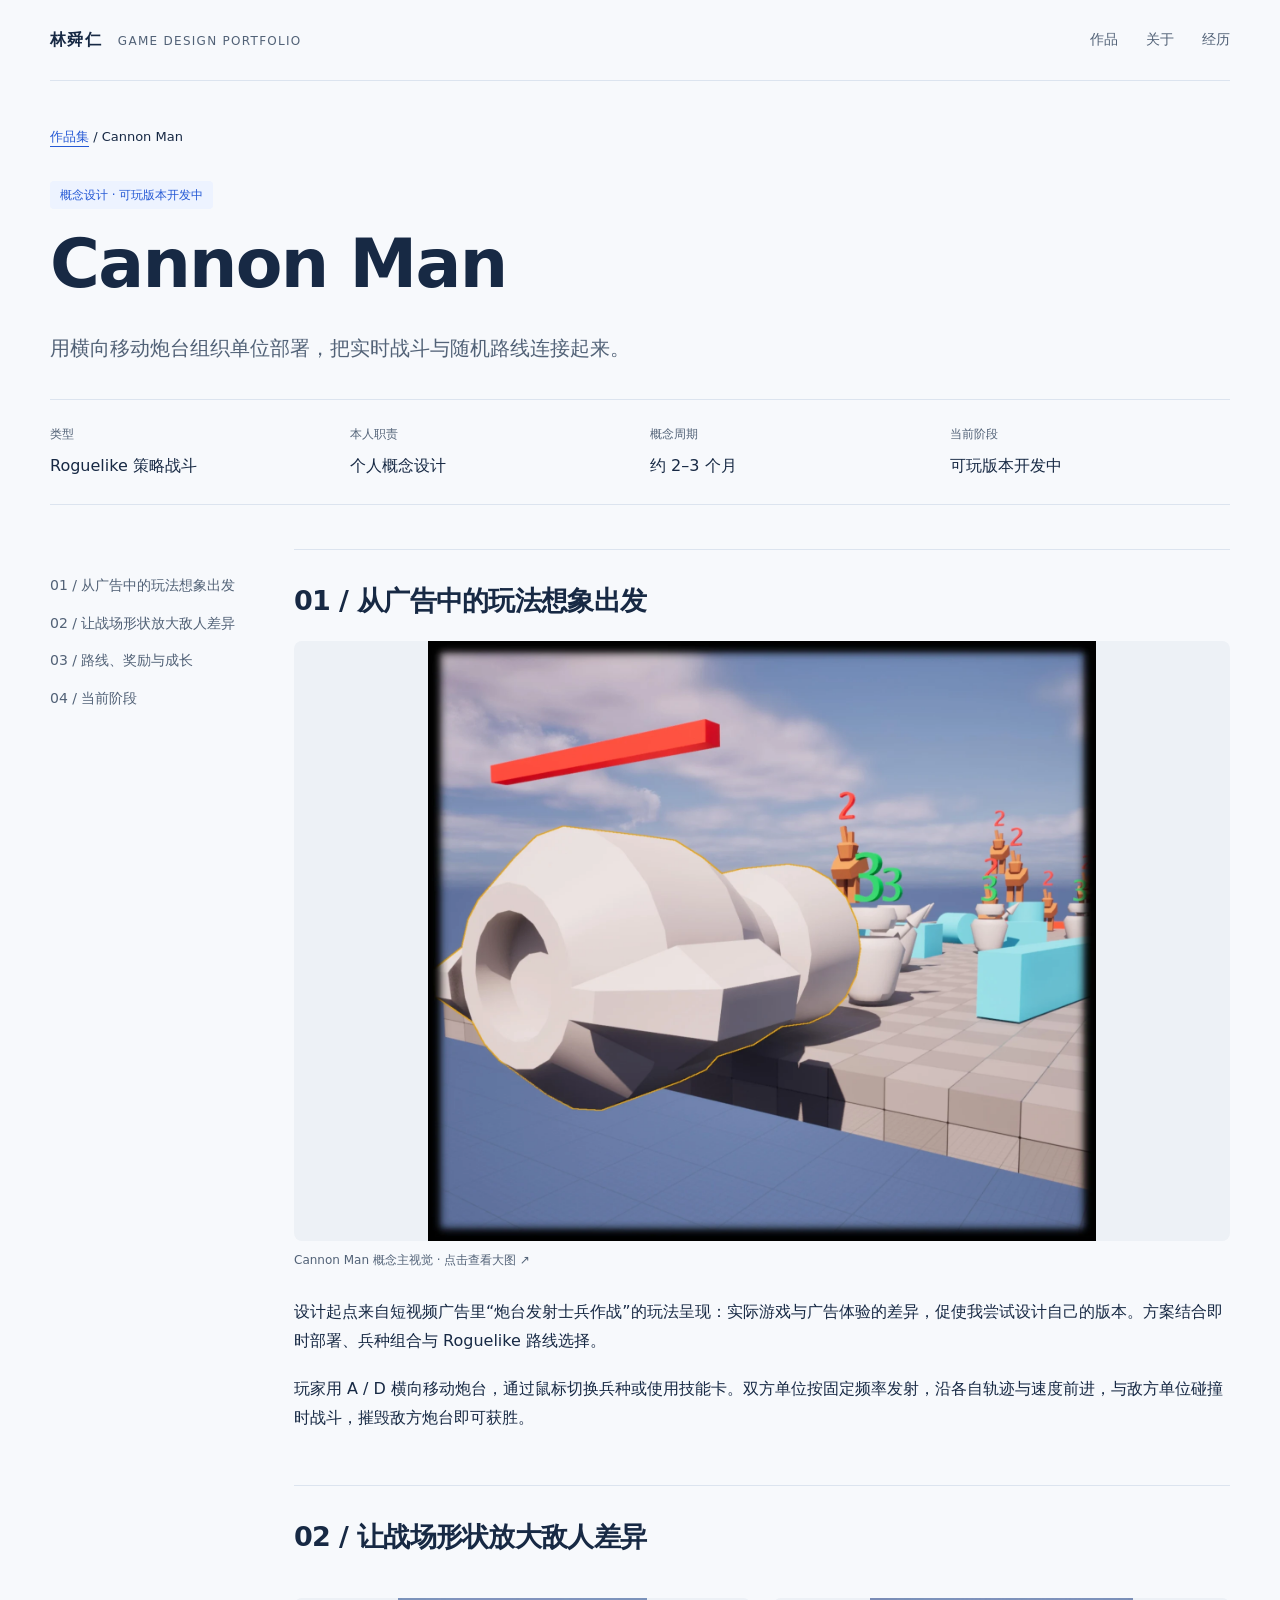
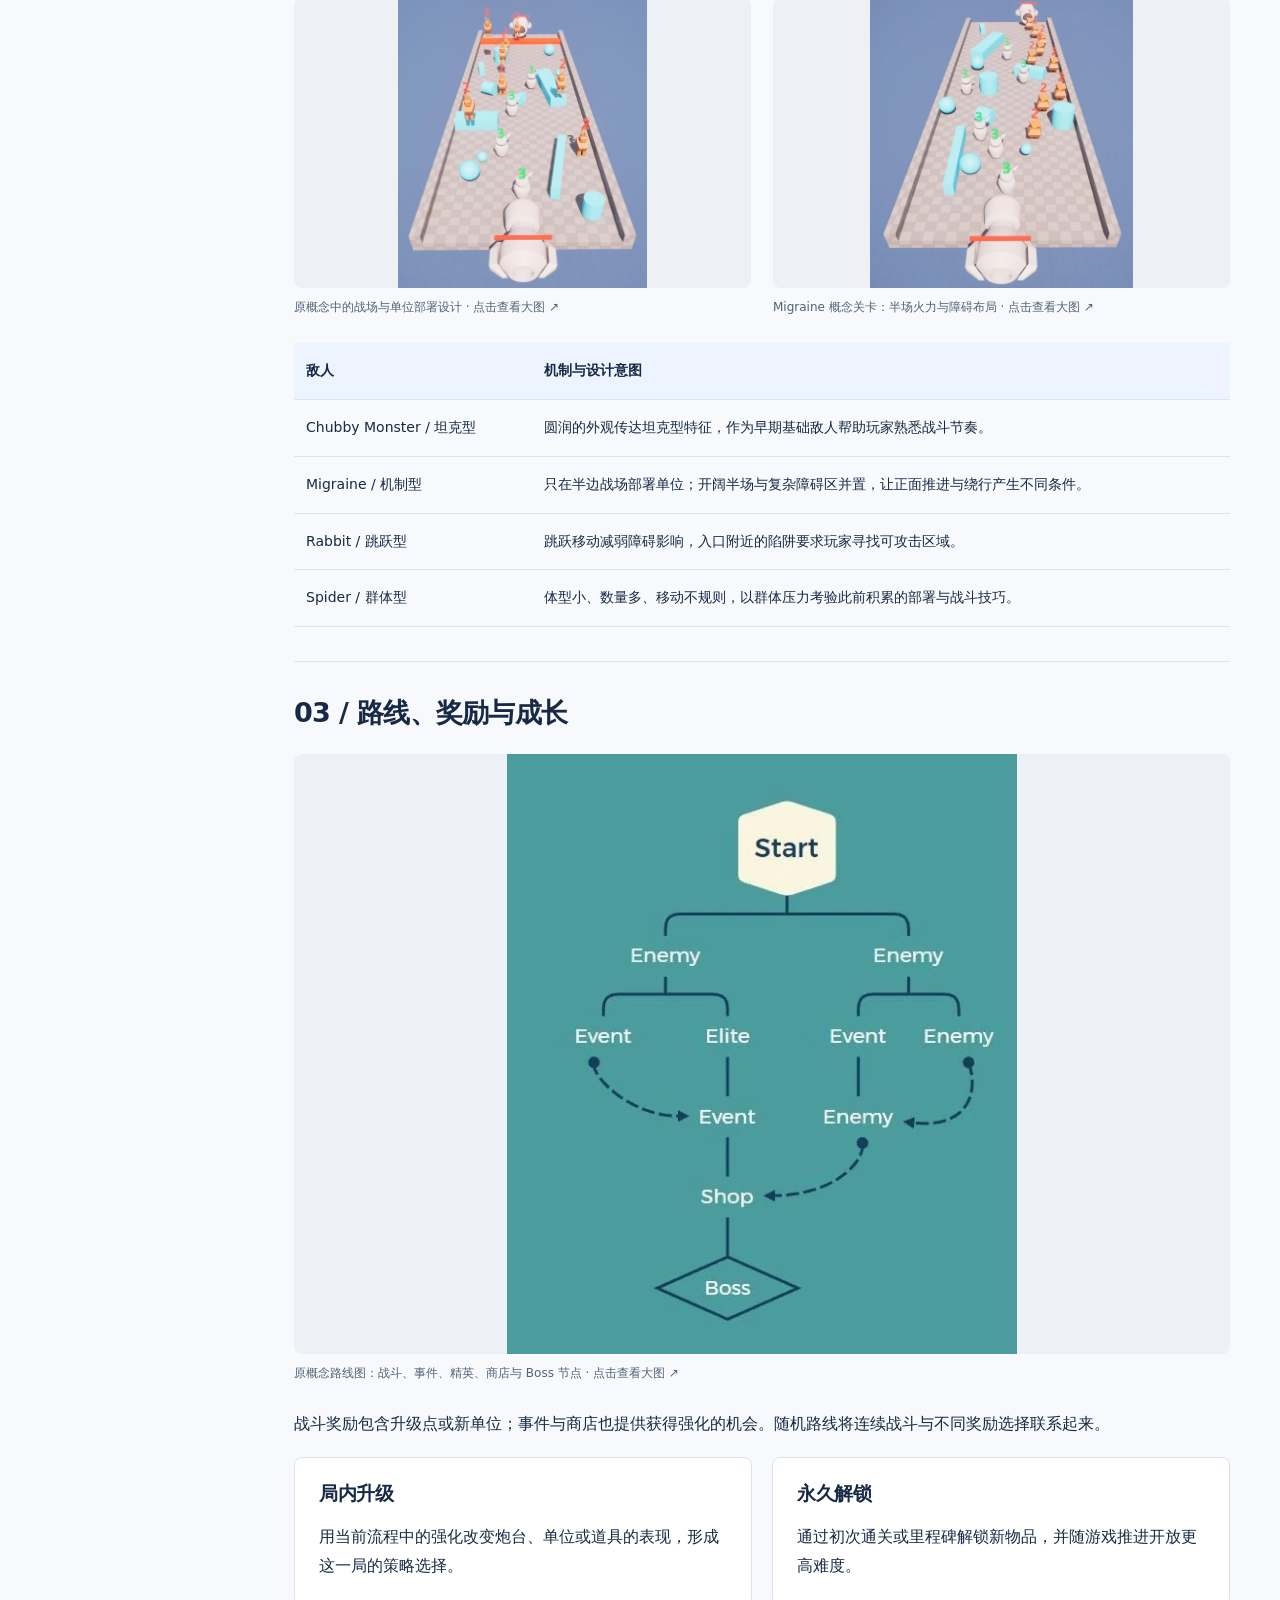
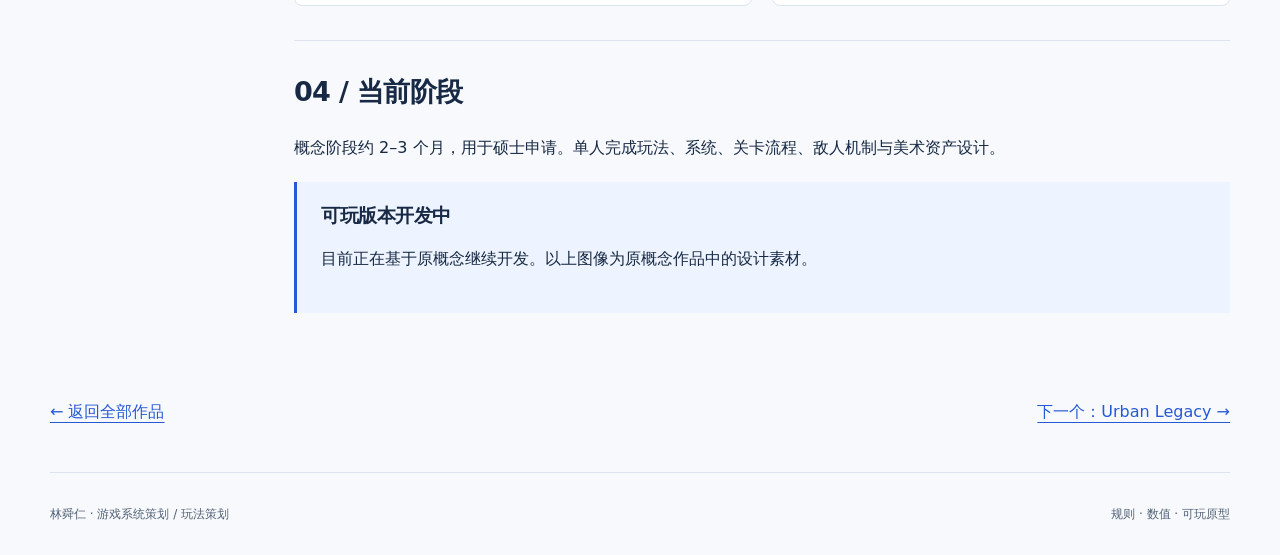
==== site/projects/cannon-man.html @ e07d3a99 "Publish first portfolio version" ====
<!doctype html><html lang="zh-CN"><head><meta charset="utf-8"><meta name="viewport" content="width=device-width,initial-scale=1"><meta name="description" content="Cannon Man：林舜仁的游戏系统策划与玩法策划作品集，展示规则、数值配置和可玩原型。"><meta name="robots" content="noindex"><title>Cannon Man｜林舜仁</title><link rel="icon" type="image/svg+xml" href="../assets/favicon.svg"><link rel="stylesheet" href="../assets/style.css"></head><body><a class="skip" href="#main">跳到正文</a><header class="wrap top"><a class="brand" href="../index.html">林舜仁<span>GAME DESIGN PORTFOLIO</span></a><nav aria-label="主导航"><a href="../index.html#projects">作品</a><a href="../index.html#about">关于</a><a href="../index.html#experience">经历</a></nav></header><main id="main" class="wrap"><section class="detail-hero"><p class="breadcrumb"><a href="../index.html#projects">作品集</a> / Cannon Man</p><span class="tag">概念设计 · 可玩版本开发中</span><h1>Cannon Man</h1><p class="intro">用横向移动炮台组织单位部署，把实时战斗与随机路线连接起来。</p><dl class="facts"><div><dt>类型</dt><dd>Roguelike 策略战斗</dd></div><div><dt>本人职责</dt><dd>个人概念设计</dd></div><div><dt>概念周期</dt><dd>约 2–3 个月</dd></div><div><dt>当前阶段</dt><dd>可玩版本开发中</dd></div></dl></section><div class="detail-layout"><nav class="toc" aria-label="本页目录"><a href="#concept">01 / 从广告中的玩法想象出发</a><a href="#battle">02 / 让战场形状放大敌人差异</a><a href="#growth">03 / 路线、奖励与成长</a><a href="#status">04 / 当前阶段</a></nav><div class="prose"><section id="concept" class="section"><h2>01 / 从广告中的玩法想象出发</h2><figure class="work-photo"><a href="../assets/works/cannon-cover.webp" target="_blank" rel="noopener" aria-label="查看大图：Cannon Man 概念主视觉（新标签页）"><img src="../assets/works/cannon-cover.webp" width="1559" height="1400" alt="Cannon Man 概念主视觉" loading="lazy"></a><figcaption>Cannon Man 概念主视觉 · 点击查看大图 ↗</figcaption></figure><p>设计起点来自短视频广告里“炮台发射士兵作战”的玩法呈现：实际游戏与广告体验的差异，促使我尝试设计自己的版本。方案结合即时部署、兵种组合与 Roguelike 路线选择。</p><p>玩家用 A / D 横向移动炮台，通过鼠标切换兵种或使用技能卡。双方单位按固定频率发射，沿各自轨迹与速度前进，与敌方单位碰撞时战斗，摧毁敌方炮台即可获胜。</p></section><section id="battle" class="section"><h2>02 / 让战场形状放大敌人差异</h2><div class="gallery"><figure class="work-photo"><a href="../assets/works/cannon-battle.webp" target="_blank" rel="noopener" aria-label="查看大图：原概念中的战场与单位部署设计（新标签页）"><img src="../assets/works/cannon-battle.webp" width="1012" height="1181" alt="原概念中的战场与单位部署设计" loading="lazy"></a><figcaption>原概念中的战场与单位部署设计 · 点击查看大图 ↗</figcaption></figure><figure class="work-photo"><a href="../assets/works/cannon-migraine.webp" target="_blank" rel="noopener" aria-label="查看大图：Migraine 概念关卡：半场火力与障碍布局（新标签页）"><img src="../assets/works/cannon-migraine.webp" width="1100" height="1212" alt="Migraine 概念关卡：半场火力与障碍布局" loading="lazy"></a><figcaption>Migraine 概念关卡：半场火力与障碍布局 · 点击查看大图 ↗</figcaption></figure></div><div class="table-wrap"><table><thead><tr><th scope="col">敌人</th><th scope="col">机制与设计意图</th></tr></thead><tbody><tr><td>Chubby Monster / 坦克型</td><td>圆润的外观传达坦克型特征，作为早期基础敌人帮助玩家熟悉战斗节奏。</td></tr><tr><td>Migraine / 机制型</td><td>只在半边战场部署单位；开阔半场与复杂障碍区并置，让正面推进与绕行产生不同条件。</td></tr><tr><td>Rabbit / 跳跃型</td><td>跳跃移动减弱障碍影响，入口附近的陷阱要求玩家寻找可攻击区域。</td></tr><tr><td>Spider / 群体型</td><td>体型小、数量多、移动不规则，以群体压力考验此前积累的部署与战斗技巧。</td></tr></tbody></table></div></section><section id="growth" class="section"><h2>03 / 路线、奖励与成长</h2><figure class="work-photo"><a href="../assets/works/cannon-route.webp" target="_blank" rel="noopener" aria-label="查看大图：原概念路线图：战斗、事件、精英、商店与 Boss 节点（新标签页）"><img src="../assets/works/cannon-route.webp" width="525" height="617" alt="原概念路线图：战斗、事件、精英、商店与 Boss 节点" loading="lazy"></a><figcaption>原概念路线图：战斗、事件、精英、商店与 Boss 节点 · 点击查看大图 ↗</figcaption></figure><p>战斗奖励包含升级点或新单位；事件与商店也提供获得强化的机会。随机路线将连续战斗与不同奖励选择联系起来。</p><div class="split"><article class="block"><h3>局内升级</h3><p>用当前流程中的强化改变炮台、单位或道具的表现，形成这一局的策略选择。</p></article><article class="block"><h3>永久解锁</h3><p>通过初次通关或里程碑解锁新物品，并随游戏推进开放更高难度。</p></article></div></section><section id="status" class="section"><h2>04 / 当前阶段</h2><p>概念阶段约 2–3 个月，用于硕士申请。单人完成玩法、系统、关卡流程、敌人机制与美术资产设计。</p><div class="callout"><h3>可玩版本开发中</h3><p>目前正在基于原概念继续开发。以上图像为原概念作品中的设计素材。</p></div></section></div></div><div class="next"><a href="../index.html#projects">← 返回全部作品</a><a href="urban-legacy.html">下一个：Urban Legacy →</a></div></main><footer class="wrap"><span>林舜仁 · 游戏系统策划 / 玩法策划</span><span>规则 · 数值 · 可玩原型</span></footer></body></html>
---- site/assets/style.css ----
:root{--blue:#2559d5;--ink:#172944;--muted:#526277;--line:#dce4ef;--bg:#f7f9fc;--white:#fff}*{box-sizing:border-box}html{scroll-behavior:smooth;scroll-padding-top:30px}body{margin:0;background:var(--bg);color:var(--ink);font:16px/1.85 system-ui,-apple-system,"Segoe UI","Microsoft YaHei",sans-serif}a{color:var(--blue);text-underline-offset:5px}a:hover{text-decoration:underline}a:focus-visible{outline:3px solid var(--blue);outline-offset:5px;border-radius:3px}p{margin:0 0 18px}h1,h2,h3{line-height:1.25;letter-spacing:-.025em}h1{font-size:clamp(42px,5.4vw,76px);margin:12px 0 24px}h2{font-size:30px;margin:0 0 24px}h3{font-size:22px;margin:0 0 16px}.wrap{width:min(1180px,calc(100% - 64px));margin:auto}.top{display:flex;align-items:center;justify-content:space-between;gap:20px;padding:25px 0;border-bottom:1px solid var(--line)}.brand{text-decoration:none;color:var(--ink);font-weight:750;letter-spacing:.08em}.brand span{font-weight:400;font-size:12px;margin-left:16px;color:var(--muted)}nav{display:flex;gap:28px}nav a{font-size:14px;text-decoration:none;color:var(--muted)}.skip{position:absolute;left:20px;top:-100px;background:white;padding:10px;z-index:10}.skip:focus{top:8px}.eyebrow{color:var(--blue);font-size:12px;letter-spacing:.14em;font-weight:650}.hero{padding:66px 0 60px;display:grid;grid-template-columns:1.5fr 1fr;gap:60px;align-items:center}.hero .lead{font-size:21px;max-width:680px}.muted,.intro{color:var(--muted)}.button{display:inline-flex;align-items:center;justify-content:center;min-height:46px;padding:9px 21px;border-radius:6px;background:var(--blue);color:white;text-decoration:none;font-size:14px;gap:25px}.button.secondary{background:white;border:1px solid var(--line);color:var(--ink)}.actions{display:flex;flex-wrap:wrap;gap:12px;margin-top:25px}.hero-note{border-left:2px solid var(--blue);padding:18px 0 18px 28px}.hero-note p{margin-bottom:12px}.hero-note .large{font-size:25px;line-height:1.5}.section{padding:48px 0;border-top:1px solid var(--line)}.section-head{display:flex;justify-content:space-between;align-items:baseline;gap:16px;margin-bottom:25px}.section-head h2{margin:0}.section-head span{font-size:13px;color:var(--muted)}.featured{display:grid;grid-template-columns:1.05fr 1fr;background:white;border:1px solid var(--line);border-radius:12px;overflow:hidden}.feature-art{background:#edf3ff;display:flex;align-items:center;padding:16px}.feature-art img{width:100%;height:auto}.card-body{padding:32px}.card-body h3{font-size:30px;margin:14px 0}.tag{display:inline-block;font-size:12px;color:var(--blue);background:#edf3ff;padding:3px 10px;border-radius:4px}.tag.neutral{color:var(--muted);background:#f0f3f7}.meta{color:var(--muted);font-size:13px}.cards{display:grid;grid-template-columns:repeat(3,1fr);gap:22px;margin-top:22px}.card{background:white;border:1px solid var(--line);border-radius:10px;overflow:hidden;display:flex;flex-direction:column}.card img{width:100%;height:auto;display:block}.card .card-body{padding:24px;display:flex;flex-direction:column;flex:1}.card h3{font-size:24px}.card .detail-link{margin-top:auto}.detail-link{font-size:14px;font-weight:650}.split{display:grid;grid-template-columns:1fr 1fr;gap:48px}.block{padding:24px;background:white;border:1px solid var(--line);border-radius:8px}.block p:last-child{margin-bottom:0}.timeline{border-left:1px solid var(--line);padding-left:24px}.timeline article+article{margin-top:26px}.timeline h3{font-size:18px;margin:6px 0}.tools{display:flex;flex-wrap:wrap;gap:8px}.tools span{border:1px solid var(--line);border-radius:4px;padding:4px 10px;font-size:13px;background:white}.games{display:grid;grid-template-columns:repeat(3,1fr);gap:18px}.games article{border-top:2px solid var(--line);padding-top:15px}.games h3{font-size:17px;margin-bottom:8px}.games p{font-size:14px;color:var(--muted)}footer{padding:30px 0;border-top:1px solid var(--line);display:flex;justify-content:space-between;gap:18px;font-size:12px;color:var(--muted)}.detail-hero{padding:44px 0}.breadcrumb{font-size:13px;margin-bottom:30px}.detail-hero h1{font-size:clamp(40px,6vw,68px)}.detail-hero .intro{max-width:790px;font-size:20px}.facts{display:grid;grid-template-columns:repeat(4,1fr);gap:20px;margin:32px 0 0;padding:23px 0;border-top:1px solid var(--line);border-bottom:1px solid var(--line)}dt{font-size:12px;color:var(--muted)}dd{margin:6px 0 0;font-size:16px}.detail-layout{display:grid;grid-template-columns:190px minmax(0,1fr);gap:54px}.toc{align-self:start;position:sticky;top:28px;display:flex;flex-direction:column;gap:12px;padding-top:24px}.toc a{font-size:14px;text-decoration:none}.prose .section{padding:34px 0}.prose h2{font-size:27px}.prose figure{margin:20px 0}.prose img{display:block;width:100%;height:auto;border-radius:8px}.prose figcaption{font-size:12px;color:var(--muted);margin-top:8px}.prose .split{gap:20px}.prose h3{font-size:19px}.callout{border-left:3px solid var(--blue);background:#edf3ff;padding:22px 24px;margin:20px 0}.table-wrap{overflow-x:auto}table{border-collapse:collapse;width:100%;font-size:14px}th,td{text-align:left;vertical-align:top;border-bottom:1px solid var(--line);padding:15px 12px}th{background:#edf3ff;font-weight:600}ul{padding-left:21px}.next{display:flex;justify-content:space-between;gap:20px;padding:30px 0 45px}.number{color:var(--blue);font-size:12px;letter-spacing:.12em} @media(max-width:850px){.hero{gap:30px}.cards{grid-template-columns:1fr}.card{display:grid;grid-template-columns:1fr 1fr}.card img{align-self:center}.detail-layout{grid-template-columns:1fr;gap:0}.toc{position:static;flex-direction:row;flex-wrap:wrap;border-bottom:1px solid var(--line);padding:0 0 20px}.games{grid-template-columns:repeat(2,1fr)}}@media(max-width:600px){.wrap{width:calc(100% - 36px)}.brand span{display:none}.top{padding:18px 0;gap:12px}nav{gap:17px}nav a{font-size:13px;display:inline-flex;align-items:center;min-height:44px}.hero{padding:40px 0;grid-template-columns:1fr;gap:24px}.hero h1{font-size:49px}.hero .lead{font-size:19px}.hero-note{padding:10px 0 10px 20px}.hero-note .large{font-size:20px}.hero-note p:last-child{margin:0}.featured,.card,.split{grid-template-columns:1fr}.card-body{padding:24px}.section{padding:34px 0}.section-head{align-items:start;flex-direction:column;gap:8px}.section-head h2,h2{font-size:26px}.facts{grid-template-columns:1fr 1fr}.detail-hero .intro{font-size:18px}.games{gap:18px}.prose .split{grid-template-columns:1fr}footer{flex-direction:column;gap:5px}.next{font-size:13px}th,td{padding:12px 8px}.feature-art{padding:5px}.toc a{min-height:36px;display:inline-flex;align-items:center}}@media(prefers-reduced-motion:reduce){html{scroll-behavior:auto}}

/* Real project material, second edition */
.featured .feature-art{padding:0;min-height:350px;background:#e6ecf4}.featured .feature-art img{height:100%;object-fit:cover}.card .feature-art{padding:0;aspect-ratio:16/10;overflow:hidden}.card .feature-art img{width:100%;height:100%;object-fit:cover}.card:last-child .feature-art img[src*="mushroom"]{object-fit:contain;background:#752b22}.art-cards{display:grid;grid-template-columns:1fr 1fr;gap:22px}.gallery{display:grid;grid-template-columns:1fr 1fr;gap:22px;align-items:start}.prose .work-photo{margin:20px 0 26px}.work-photo a{display:block;border-radius:8px;background:#edf1f6;overflow:hidden}.prose .work-photo img{max-height:600px;object-fit:contain;image-rendering:auto}.gallery .work-photo img{height:290px;object-fit:contain}.work-photo figcaption{line-height:1.6;margin-top:10px}.prose .meta{margin-top:14px}.work-photo a:hover{box-shadow:0 0 0 2px var(--blue)}
.cards{grid-template-columns:repeat(2,1fr)}.art-cards{grid-template-columns:1fr}.art-cards .card{display:grid;grid-template-columns:1fr 1fr}.abyss-image{max-width:630px;margin:auto}.art-cards .card-body{justify-content:center}
@media(max-width:850px){.art-cards .card{display:flex}.featured .feature-art{min-height:280px}}@media(max-width:600px){.featured .feature-art{min-height:0;aspect-ratio:4/3}.gallery,.art-cards{grid-template-columns:1fr}.gallery{gap:0}.gallery .work-photo img{height:auto;max-height:380px}.prose .work-photo img{max-height:420px}.card .feature-art{aspect-ratio:16/10}.art-cards .card{display:flex}}
@media(max-width:850px){.cards{grid-template-columns:1fr}}
.cards .vege-card{grid-column:1/-1;display:grid;grid-template-columns:1fr 1fr}.cards .vege-card .card-body{justify-content:center}.experience-intro{max-width:900px}.experience-stats{display:grid;grid-template-columns:repeat(3,1fr);gap:20px;margin:28px 0}.experience-stats>div{padding:20px;border-left:3px solid var(--blue);background:#edf3ff}.experience-stats strong{display:block;font-size:30px;line-height:1.3}.experience-stats span{font-size:13px;color:var(--muted)}.experience-grid{display:grid;grid-template-columns:1fr 1fr;gap:22px}.experience-card{background:white;border:1px solid var(--line);border-radius:10px;padding:28px}.experience-wide{grid-column:1/-1}.experience-list{margin:0}.experience-list>div+div{border-top:1px solid var(--line);margin-top:16px;padding-top:16px}.experience-list dt{font-size:16px;color:var(--ink);font-weight:600}.experience-list dd{color:var(--muted);font-size:15px;margin-top:7px}.game-titles{color:var(--blue);font-size:15px}.experience-closing{margin:24px 0 0;color:var(--muted);font-size:14px}@media(max-width:600px){.cards .vege-card,.experience-grid{grid-template-columns:1fr}.experience-stats{gap:8px}.experience-stats>div{padding:12px 9px}.experience-stats strong{font-size:23px}.experience-stats span{font-size:12px}.experience-card{padding:22px}.experience-wide{grid-column:auto}}
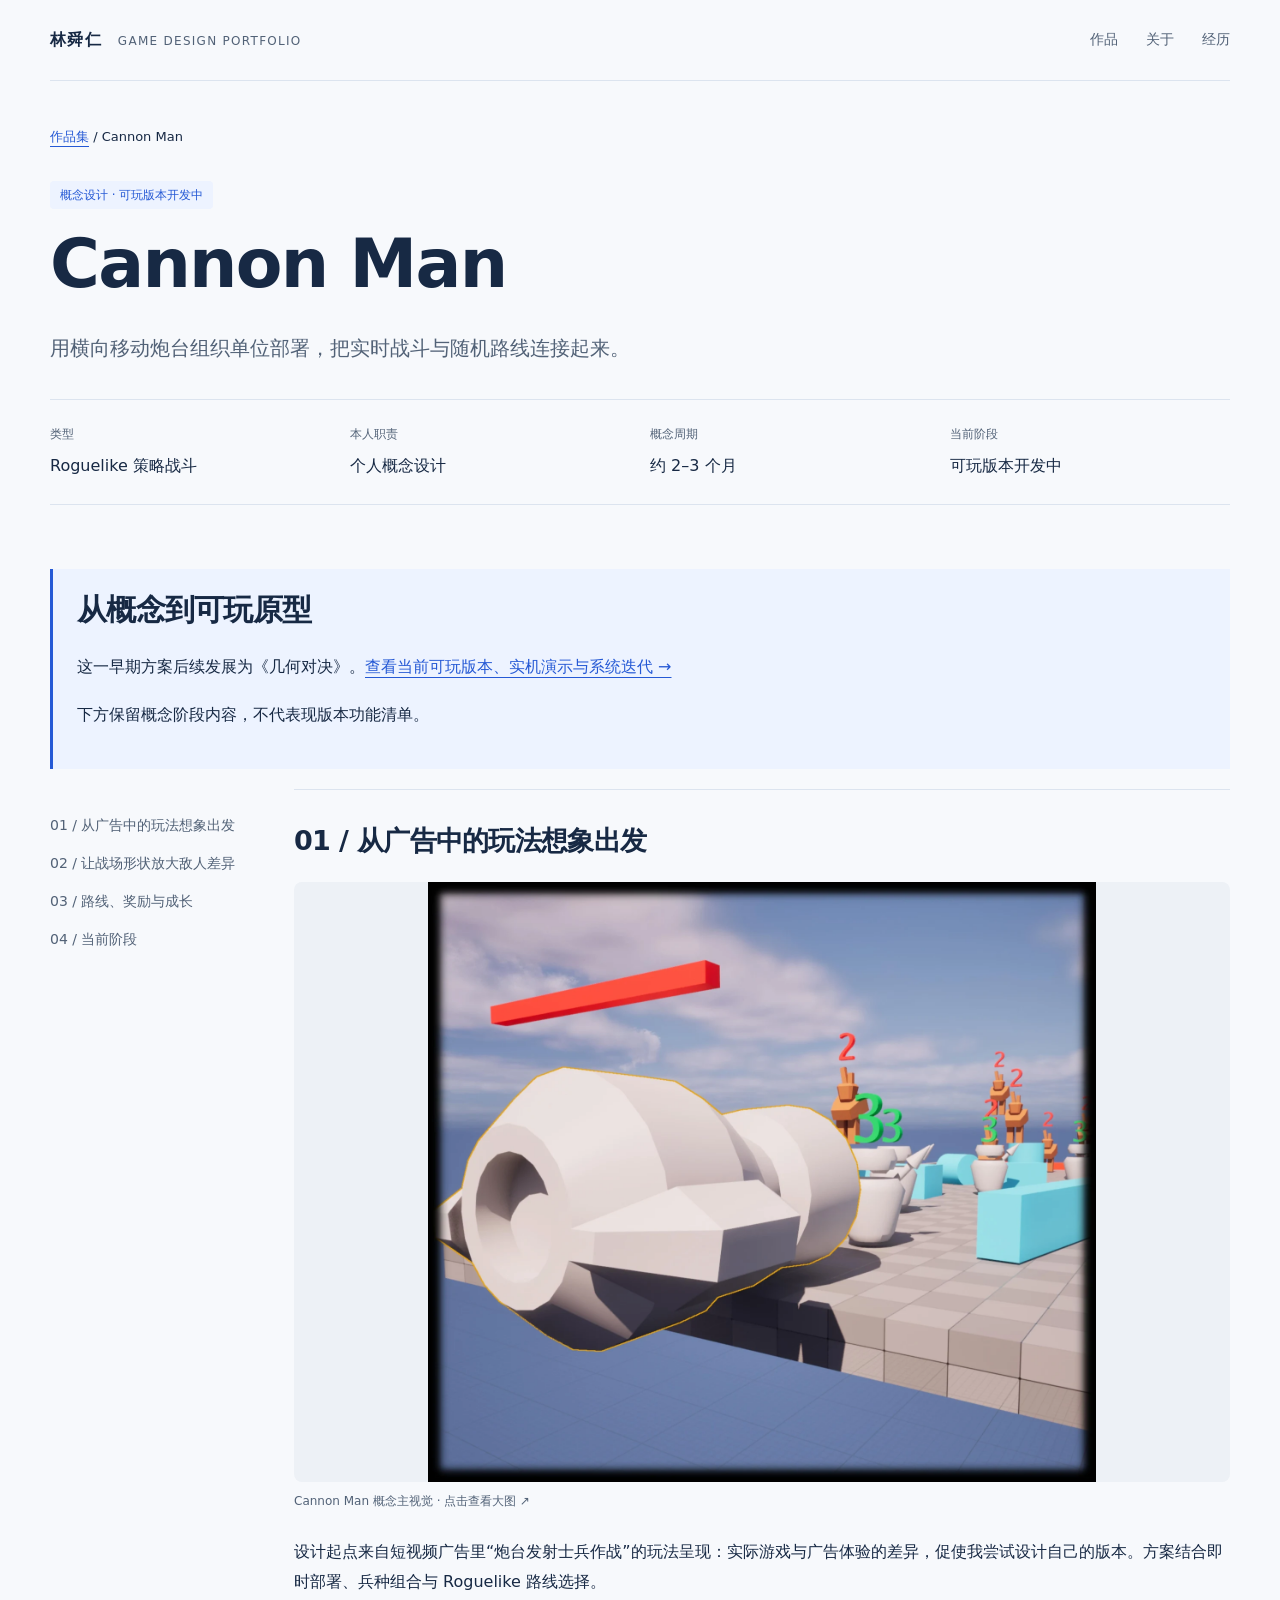
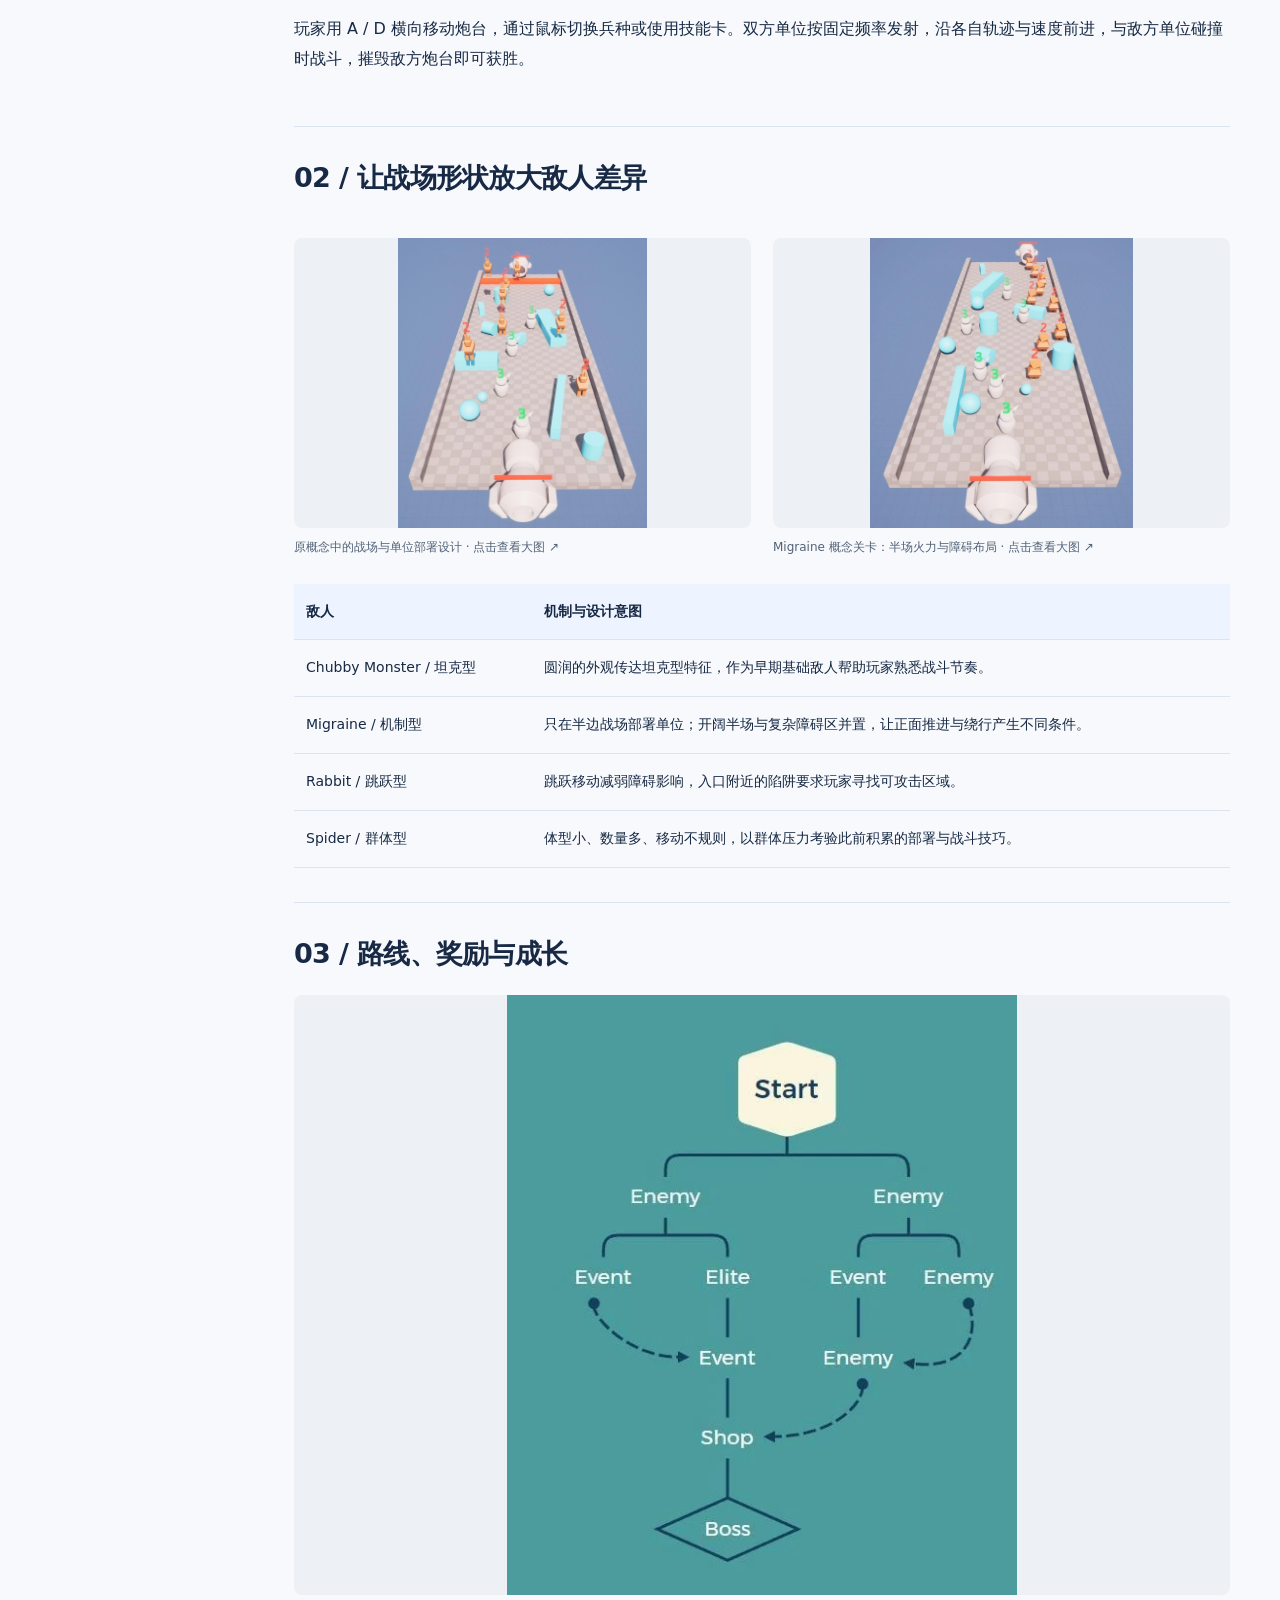
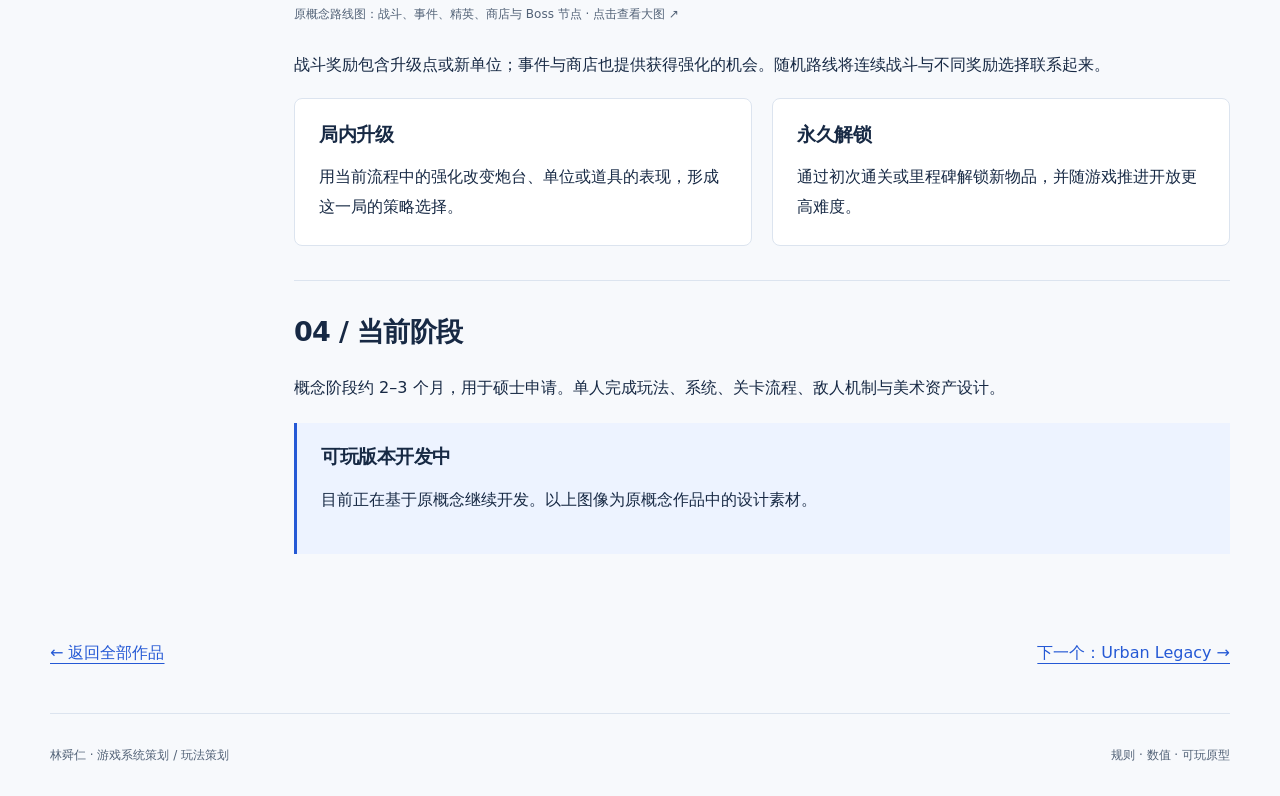
==== commit 7c995a6e: "Add GeometryDual playable prototype case study" ====
--- a/site/projects/cannon-man.html
+++ b/site/projects/cannon-man.html
@@ -1 +1 @@
-<!doctype html><html lang="zh-CN"><head><meta charset="utf-8"><meta name="viewport" content="width=device-width,initial-scale=1"><meta name="description" content="Cannon Man：林舜仁的游戏系统策划与玩法策划作品集，展示规则、数值配置和可玩原型。"><meta name="robots" content="noindex"><title>Cannon Man｜林舜仁</title><link rel="icon" type="image/svg+xml" href="../assets/favicon.svg"><link rel="stylesheet" href="../assets/style.css"></head><body><a class="skip" href="#main">跳到正文</a><header class="wrap top"><a class="brand" href="../index.html">林舜仁<span>GAME DESIGN PORTFOLIO</span></a><nav aria-label="主导航"><a href="../index.html#projects">作品</a><a href="../index.html#about">关于</a><a href="../index.html#experience">经历</a></nav></header><main id="main" class="wrap"><section class="detail-hero"><p class="breadcrumb"><a href="../index.html#projects">作品集</a> / Cannon Man</p><span class="tag">概念设计 · 可玩版本开发中</span><h1>Cannon Man</h1><p class="intro">用横向移动炮台组织单位部署，把实时战斗与随机路线连接起来。</p><dl class="facts"><div><dt>类型</dt><dd>Roguelike 策略战斗</dd></div><div><dt>本人职责</dt><dd>个人概念设计</dd></div><div><dt>概念周期</dt><dd>约 2–3 个月</dd></div><div><dt>当前阶段</dt><dd>可玩版本开发中</dd></div></dl></section><div class="detail-layout"><nav class="toc" aria-label="本页目录"><a href="#concept">01 / 从广告中的玩法想象出发</a><a href="#battle">02 / 让战场形状放大敌人差异</a><a href="#growth">03 / 路线、奖励与成长</a><a href="#status">04 / 当前阶段</a></nav><div class="prose"><section id="concept" class="section"><h2>01 / 从广告中的玩法想象出发</h2><figure class="work-photo"><a href="../assets/works/cannon-cover.webp" target="_blank" rel="noopener" aria-label="查看大图：Cannon Man 概念主视觉（新标签页）"><img src="../assets/works/cannon-cover.webp" width="1559" height="1400" alt="Cannon Man 概念主视觉" loading="lazy"></a><figcaption>Cannon Man 概念主视觉 · 点击查看大图 ↗</figcaption></figure><p>设计起点来自短视频广告里“炮台发射士兵作战”的玩法呈现：实际游戏与广告体验的差异，促使我尝试设计自己的版本。方案结合即时部署、兵种组合与 Roguelike 路线选择。</p><p>玩家用 A / D 横向移动炮台，通过鼠标切换兵种或使用技能卡。双方单位按固定频率发射，沿各自轨迹与速度前进，与敌方单位碰撞时战斗，摧毁敌方炮台即可获胜。</p></section><section id="battle" class="section"><h2>02 / 让战场形状放大敌人差异</h2><div class="gallery"><figure class="work-photo"><a href="../assets/works/cannon-battle.webp" target="_blank" rel="noopener" aria-label="查看大图：原概念中的战场与单位部署设计（新标签页）"><img src="../assets/works/cannon-battle.webp" width="1012" height="1181" alt="原概念中的战场与单位部署设计" loading="lazy"></a><figcaption>原概念中的战场与单位部署设计 · 点击查看大图 ↗</figcaption></figure><figure class="work-photo"><a href="../assets/works/cannon-migraine.webp" target="_blank" rel="noopener" aria-label="查看大图：Migraine 概念关卡：半场火力与障碍布局（新标签页）"><img src="../assets/works/cannon-migraine.webp" width="1100" height="1212" alt="Migraine 概念关卡：半场火力与障碍布局" loading="lazy"></a><figcaption>Migraine 概念关卡：半场火力与障碍布局 · 点击查看大图 ↗</figcaption></figure></div><div class="table-wrap"><table><thead><tr><th scope="col">敌人</th><th scope="col">机制与设计意图</th></tr></thead><tbody><tr><td>Chubby Monster / 坦克型</td><td>圆润的外观传达坦克型特征，作为早期基础敌人帮助玩家熟悉战斗节奏。</td></tr><tr><td>Migraine / 机制型</td><td>只在半边战场部署单位；开阔半场与复杂障碍区并置，让正面推进与绕行产生不同条件。</td></tr><tr><td>Rabbit / 跳跃型</td><td>跳跃移动减弱障碍影响，入口附近的陷阱要求玩家寻找可攻击区域。</td></tr><tr><td>Spider / 群体型</td><td>体型小、数量多、移动不规则，以群体压力考验此前积累的部署与战斗技巧。</td></tr></tbody></table></div></section><section id="growth" class="section"><h2>03 / 路线、奖励与成长</h2><figure class="work-photo"><a href="../assets/works/cannon-route.webp" target="_blank" rel="noopener" aria-label="查看大图：原概念路线图：战斗、事件、精英、商店与 Boss 节点（新标签页）"><img src="../assets/works/cannon-route.webp" width="525" height="617" alt="原概念路线图：战斗、事件、精英、商店与 Boss 节点" loading="lazy"></a><figcaption>原概念路线图：战斗、事件、精英、商店与 Boss 节点 · 点击查看大图 ↗</figcaption></figure><p>战斗奖励包含升级点或新单位；事件与商店也提供获得强化的机会。随机路线将连续战斗与不同奖励选择联系起来。</p><div class="split"><article class="block"><h3>局内升级</h3><p>用当前流程中的强化改变炮台、单位或道具的表现，形成这一局的策略选择。</p></article><article class="block"><h3>永久解锁</h3><p>通过初次通关或里程碑解锁新物品，并随游戏推进开放更高难度。</p></article></div></section><section id="status" class="section"><h2>04 / 当前阶段</h2><p>概念阶段约 2–3 个月，用于硕士申请。单人完成玩法、系统、关卡流程、敌人机制与美术资产设计。</p><div class="callout"><h3>可玩版本开发中</h3><p>目前正在基于原概念继续开发。以上图像为原概念作品中的设计素材。</p></div></section></div></div><div class="next"><a href="../index.html#projects">← 返回全部作品</a><a href="urban-legacy.html">下一个：Urban Legacy →</a></div></main><footer class="wrap"><span>林舜仁 · 游戏系统策划 / 玩法策划</span><span>规则 · 数值 · 可玩原型</span></footer></body></html>+<!doctype html><html lang="zh-CN"><head><meta charset="utf-8"><meta name="viewport" content="width=device-width,initial-scale=1"><meta name="description" content="Cannon Man：林舜仁的游戏系统策划与玩法策划作品集，展示规则、数值配置和可玩原型。"><meta name="robots" content="noindex"><title>Cannon Man｜林舜仁</title><link rel="icon" type="image/svg+xml" href="../assets/favicon.svg"><link rel="stylesheet" href="../assets/style.css"></head><body><a class="skip" href="#main">跳到正文</a><header class="wrap top"><a class="brand" href="../index.html">林舜仁<span>GAME DESIGN PORTFOLIO</span></a><nav aria-label="主导航"><a href="../index.html#projects">作品</a><a href="../index.html#about">关于</a><a href="../index.html#experience">经历</a></nav></header><main id="main" class="wrap"><section class="detail-hero"><p class="breadcrumb"><a href="../index.html#projects">作品集</a> / Cannon Man</p><span class="tag">概念设计 · 可玩版本开发中</span><h1>Cannon Man</h1><p class="intro">用横向移动炮台组织单位部署，把实时战斗与随机路线连接起来。</p><dl class="facts"><div><dt>类型</dt><dd>Roguelike 策略战斗</dd></div><div><dt>本人职责</dt><dd>个人概念设计</dd></div><div><dt>概念周期</dt><dd>约 2–3 个月</dd></div><div><dt>当前阶段</dt><dd>可玩版本开发中</dd></div></dl></section><!-- geometry-continuation --><aside class="callout"><h2>从概念到可玩原型</h2><p>这一早期方案后续发展为《几何对决》。<a href="geometry-dual.html">查看当前可玩版本、实机演示与系统迭代 →</a></p><p>下方保留概念阶段内容，不代表现版本功能清单。</p></aside><div class="detail-layout"><nav class="toc" aria-label="本页目录"><a href="#concept">01 / 从广告中的玩法想象出发</a><a href="#battle">02 / 让战场形状放大敌人差异</a><a href="#growth">03 / 路线、奖励与成长</a><a href="#status">04 / 当前阶段</a></nav><div class="prose"><section id="concept" class="section"><h2>01 / 从广告中的玩法想象出发</h2><figure class="work-photo"><a href="../assets/works/cannon-cover.webp" target="_blank" rel="noopener" aria-label="查看大图：Cannon Man 概念主视觉（新标签页）"><img src="../assets/works/cannon-cover.webp" width="1559" height="1400" alt="Cannon Man 概念主视觉" loading="lazy"></a><figcaption>Cannon Man 概念主视觉 · 点击查看大图 ↗</figcaption></figure><p>设计起点来自短视频广告里“炮台发射士兵作战”的玩法呈现：实际游戏与广告体验的差异，促使我尝试设计自己的版本。方案结合即时部署、兵种组合与 Roguelike 路线选择。</p><p>玩家用 A / D 横向移动炮台，通过鼠标切换兵种或使用技能卡。双方单位按固定频率发射，沿各自轨迹与速度前进，与敌方单位碰撞时战斗，摧毁敌方炮台即可获胜。</p></section><section id="battle" class="section"><h2>02 / 让战场形状放大敌人差异</h2><div class="gallery"><figure class="work-photo"><a href="../assets/works/cannon-battle.webp" target="_blank" rel="noopener" aria-label="查看大图：原概念中的战场与单位部署设计（新标签页）"><img src="../assets/works/cannon-battle.webp" width="1012" height="1181" alt="原概念中的战场与单位部署设计" loading="lazy"></a><figcaption>原概念中的战场与单位部署设计 · 点击查看大图 ↗</figcaption></figure><figure class="work-photo"><a href="../assets/works/cannon-migraine.webp" target="_blank" rel="noopener" aria-label="查看大图：Migraine 概念关卡：半场火力与障碍布局（新标签页）"><img src="../assets/works/cannon-migraine.webp" width="1100" height="1212" alt="Migraine 概念关卡：半场火力与障碍布局" loading="lazy"></a><figcaption>Migraine 概念关卡：半场火力与障碍布局 · 点击查看大图 ↗</figcaption></figure></div><div class="table-wrap"><table><thead><tr><th scope="col">敌人</th><th scope="col">机制与设计意图</th></tr></thead><tbody><tr><td>Chubby Monster / 坦克型</td><td>圆润的外观传达坦克型特征，作为早期基础敌人帮助玩家熟悉战斗节奏。</td></tr><tr><td>Migraine / 机制型</td><td>只在半边战场部署单位；开阔半场与复杂障碍区并置，让正面推进与绕行产生不同条件。</td></tr><tr><td>Rabbit / 跳跃型</td><td>跳跃移动减弱障碍影响，入口附近的陷阱要求玩家寻找可攻击区域。</td></tr><tr><td>Spider / 群体型</td><td>体型小、数量多、移动不规则，以群体压力考验此前积累的部署与战斗技巧。</td></tr></tbody></table></div></section><section id="growth" class="section"><h2>03 / 路线、奖励与成长</h2><figure class="work-photo"><a href="../assets/works/cannon-route.webp" target="_blank" rel="noopener" aria-label="查看大图：原概念路线图：战斗、事件、精英、商店与 Boss 节点（新标签页）"><img src="../assets/works/cannon-route.webp" width="525" height="617" alt="原概念路线图：战斗、事件、精英、商店与 Boss 节点" loading="lazy"></a><figcaption>原概念路线图：战斗、事件、精英、商店与 Boss 节点 · 点击查看大图 ↗</figcaption></figure><p>战斗奖励包含升级点或新单位；事件与商店也提供获得强化的机会。随机路线将连续战斗与不同奖励选择联系起来。</p><div class="split"><article class="block"><h3>局内升级</h3><p>用当前流程中的强化改变炮台、单位或道具的表现，形成这一局的策略选择。</p></article><article class="block"><h3>永久解锁</h3><p>通过初次通关或里程碑解锁新物品，并随游戏推进开放更高难度。</p></article></div></section><section id="status" class="section"><h2>04 / 当前阶段</h2><p>概念阶段约 2–3 个月，用于硕士申请。单人完成玩法、系统、关卡流程、敌人机制与美术资产设计。</p><div class="callout"><h3>可玩版本开发中</h3><p>目前正在基于原概念继续开发。以上图像为原概念作品中的设计素材。</p></div></section></div></div><div class="next"><a href="../index.html#projects">← 返回全部作品</a><a href="urban-legacy.html">下一个：Urban Legacy →</a></div></main><footer class="wrap"><span>林舜仁 · 游戏系统策划 / 玩法策划</span><span>规则 · 数值 · 可玩原型</span></footer></body></html>
